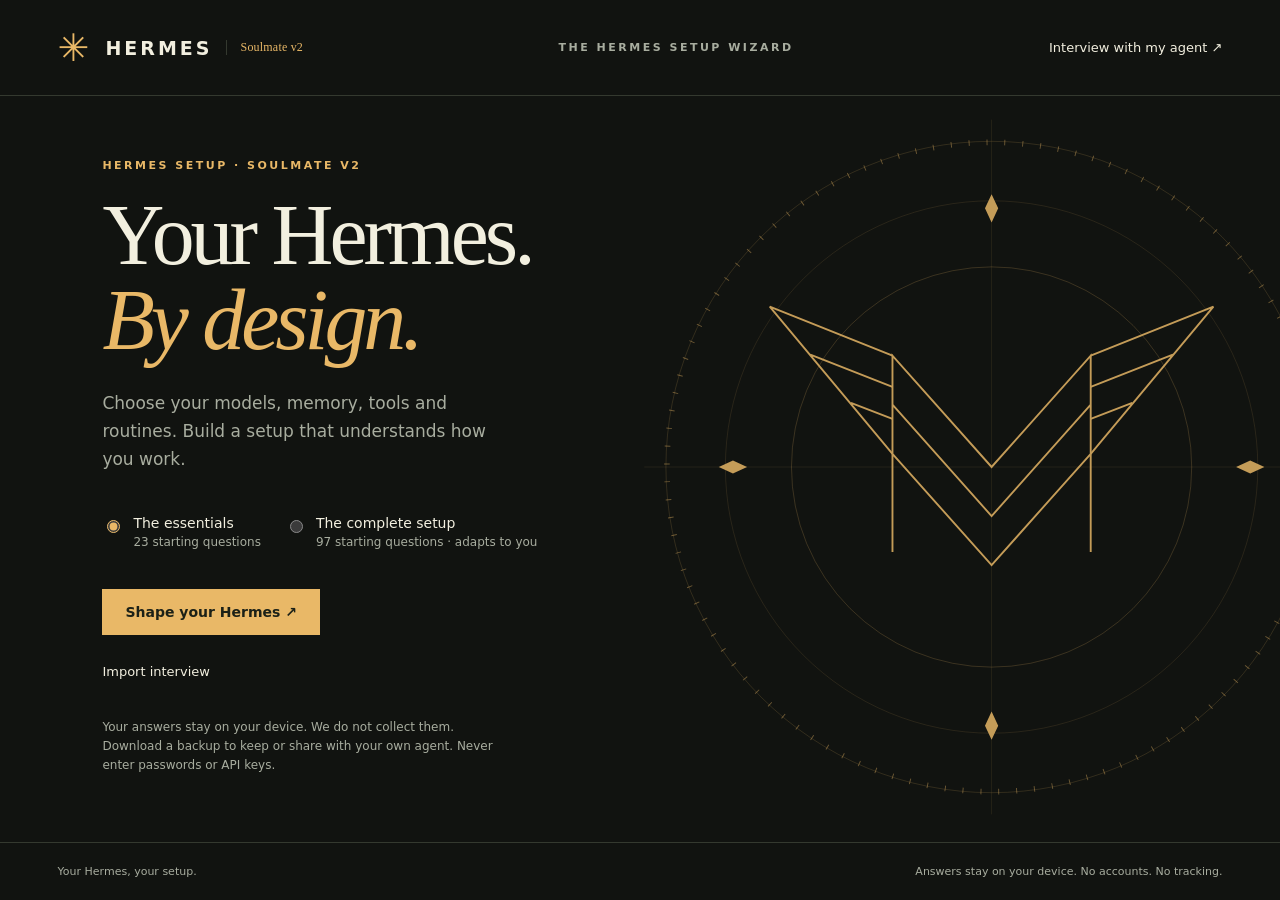
==== docs/index.html @ 441a0e97 "Publish private-by-design Hermes Soulmate setup wizard" ====
<!doctype html>
<html lang="en">
<head><meta charset="utf-8"><meta http-equiv="Content-Security-Policy" content="default-src 'none'; script-src 'self'; style-src 'self' 'unsafe-inline'; connect-src 'self'; img-src 'self' data:; form-action 'none'; base-uri 'none'"><meta name="viewport" content="width=device-width, initial-scale=1"><meta name="color-scheme" content="dark"><meta name="description" content="Plan your Hermes models, memory, tools and routines."><title>Hermes Setup — Soulmate v2</title><link rel="stylesheet" href="styles.css"></head>
<body>
<header><a class="brand" href="./" aria-label="Hermes home"><span class="brand-mark" aria-hidden="true">✳</span> HERMES <span class="version">Soulmate v2</span></a><span class="header-note">THE HERMES SETUP WIZARD</span><button id="agent-open" class="quiet">Interview with my agent <span aria-hidden="true">↗</span></button></header>
<div id="notice" role="status" aria-live="polite"></div>
<main id="app"><p class="loading">Preparing your interview…</p></main>
<footer><span>Your Hermes, your setup.</span><span>Answers stay on your device. No accounts. No tracking.</span></footer>
<dialog id="agent-dialog" aria-labelledby="agent-title"><button class="dialog-close quiet" data-close aria-label="Close agent instructions">×</button><p class="eyebrow">YOUR CHAT. YOUR PACE.</p><h2 id="agent-title">Bring your own agent.</h2><p>Claude, Codex, or another agent can ask these questions in your own chat. Download the agent kit and attach it to your chat, then import the updated interview JSON here.</p><ol><li>Download the kit with the complete <a href="START-HERE.md" target="_blank" rel="noopener">interview guide</a>, questions and your answers.</li><li>Attach the kit to your agent's chat. No access to this computer is needed.</li><li>Ask your agent to interview you one question at a time and return only the updated session as interview.json. The kit itself cannot be imported here.</li></ol><div class="button-row"><button id="agent-kit" class="primary">Download agent kit ↓</button><button id="agent-download" class="secondary">Download interview JSON ↓</button><button id="agent-copy" class="secondary">Copy invitation</button></div><p class="fine">This page does not connect to an AI. Your exported file contains your answers; share it only where you intend.</p></dialog>
<input id="import-file" type="file" accept=".json,application/json" hidden>
<script type="module" src="app.mjs"></script>
</body></html>
---- docs/styles.css ----
@charset "UTF-8";
:root{--bg:#111310;--panel:#191c17;--ink:#f2efdf;--muted:#a8ad9f;--line:#34392f;--accent:#e9b867;--serif:Georgia,'Times New Roman',serif;--sans:'Segoe UI',system-ui,sans-serif;color-scheme:dark;font-family:var(--sans);color:var(--ink);background:var(--bg)}*{box-sizing:border-box}body{margin:0}button,input,textarea{font:inherit}button,a,input,textarea{outline-offset:5px}button:focus-visible,a:focus-visible,input:focus-visible,textarea:focus-visible{outline:2px solid var(--accent)}button{cursor:pointer;min-height:44px}button:disabled{opacity:.4;cursor:default}a{color:inherit}header{height:96px;display:flex;align-items:center;justify-content:space-between;padding:0 4.5vw;border-bottom:1px solid var(--line);gap:20px}.brand{text-decoration:none;font-size:19px;letter-spacing:3px;font-weight:650;display:flex;align-items:center;gap:13px}.brand-mark{font-size:38px;color:var(--accent);font-weight:400;line-height:1}.version{font-family:var(--serif);font-weight:400;font-size:17px;color:var(--accent);border-left:1px solid var(--line);padding-left:14px}.header-note,.eyebrow{font-size:11px;letter-spacing:2.5px;font-weight:650;color:var(--muted)}.quiet{background:transparent;color:var(--ink);border:0;padding:10px 0}.quiet:hover{color:var(--accent)}header .quiet{font-size:13px}footer{padding:22px 4.5vw;display:flex;justify-content:space-between;gap:24px;border-top:1px solid var(--line);font-size:11px;color:var(--muted)}#notice:not(:empty){padding:12px 4.5vw;background:#332a1b;color:var(--accent);font-size:14px}main{min-height:calc(100svh - 155px)}.landing{position:relative;isolation:isolate;overflow:hidden;min-height:calc(100svh - 155px);padding:7vh 8vw 6vh;display:flex;align-items:center}.hero-copy{position:relative;z-index:1;width:590px;max-width:60%}.eyebrow{color:var(--accent);margin:0 0 22px}.hero-copy h1{font-family:var(--serif);font-size:clamp(62px,6.7vw,106px);line-height:.99;letter-spacing:-4px;font-weight:400;margin:0 0 25px}.hero-copy h1 em{font-weight:400;color:var(--accent)}.intro{font-size:17px;line-height:1.65;max-width:410px;color:var(--muted);margin-bottom:30px}.orbit{position:absolute;width:min(59vw,830px);right:-7vw;top:50%;transform:translateY(-50%);color:var(--accent);opacity:.83;pointer-events:none}.orbit svg{width:100%;height:auto}.mode-picker{display:flex;gap:24px;margin-bottom:28px}.mode-picker label{display:flex;gap:10px;align-items:flex-start;cursor:pointer;padding:12px 0;min-height:44px}.mode-picker input{accent-color:var(--accent);margin-top:5px}.mode-picker strong{display:block;font-size:14px;font-weight:500}.mode-picker small{display:block;color:var(--muted);font-size:12px;margin-top:4px}.primary,.secondary{padding:14px 22px;border:1px solid var(--accent);font-weight:600;font-size:14px;transition:transform .18s,background .18s}.primary{background:var(--accent);color:#1c2117}.primary:hover{background:#f4ca87;transform:translateY(-2px)}.secondary{background:transparent;color:var(--ink);border-color:var(--line)}.secondary:hover{border-color:var(--accent)}.button-row{display:flex;gap:12px;flex-wrap:wrap;align-items:center}.fine{font-size:12px;line-height:1.6;color:var(--muted)}.landing .fine{margin-top:24px;max-width:400px}.text-actions{display:flex;gap:24px;margin-top:15px;font-size:13px}.workspace{display:grid;grid-template-columns:255px minmax(0,1fr);min-height:calc(100svh - 155px)}.rail{padding:34px 28px 35px 4.5vw;border-right:1px solid var(--line)}.rail .eyebrow{font-size:10px;letter-spacing:1.6px;margin-bottom:13px}.progress-label{font-family:var(--serif);font-size:27px;margin:0 0 14px}.progress-label small{font-family:var(--sans);font-size:12px;color:var(--muted)}.progress-track{height:2px;background:var(--line);margin-bottom:24px}.progress-track span{height:100%;display:block;background:var(--accent);transition:width .45s ease}.chapter-nav{display:flex;flex-direction:column;gap:1px}.chapter{background:none;border:0;color:var(--muted);text-align:left;padding:10px 0;display:flex;gap:10px;align-items:center;font-size:12px;line-height:1.25}.chapter .chapter-number{font-size:10px;opacity:.6;min-width:17px}.chapter.active{color:var(--accent)}.chapter:hover{color:var(--ink)}.rail-bottom{border-top:1px solid var(--line);margin-top:20px;padding-top:15px;display:flex;flex-direction:column;align-items:start;font-size:12px}.question-area{padding:45px 6vw 28px;max-width:1100px;width:100%;margin:auto;align-self:center}.question-meta{display:flex;justify-content:space-between;gap:20px;color:var(--muted);font-size:11px;margin-bottom:30px}.question-meta .eyebrow{margin:0;font-size:10px}.question-area h1,.review h1{font-family:var(--serif);font-weight:400;letter-spacing:-1.2px;font-size:clamp(34px,3.2vw,50px);line-height:1.14;margin:0 0 19px;max-width:800px}.help{color:var(--muted);font-size:15px;line-height:1.7;max-width:680px;margin:0 0 30px}.answer-input{width:100%;padding:17px 0;background:transparent;border:0;border-bottom:1px solid #68705c;color:var(--ink);font-size:22px;border-radius:0}.answer-input::placeholder{color:#717868}.answer-input:focus{outline:0;border-color:var(--accent)}textarea.answer-input{min-height:160px;resize:vertical;font-size:18px;line-height:1.6}.choices{display:grid;grid-template-columns:repeat(2,minmax(0,1fr));gap:10px}.choice{display:flex;align-items:center;gap:13px;border:1px solid var(--line);padding:15px 16px;min-height:60px;cursor:pointer;font-size:14px;transition:background .18s,border-color .18s}.choice:has(input:checked){background:#2b2d22;border-color:var(--accent)}.choice:hover{border-color:#747963}.choice input{accent-color:var(--accent);width:16px;height:16px;flex-shrink:0}.question-actions{display:flex;justify-content:space-between;gap:20px;align-items:center;margin-top:40px;padding-top:24px;border-top:1px solid var(--line)}.question-actions .button-row{gap:24px}.error{color:#ffd099;min-height:23px;font-size:13px;margin-top:12px}.saved-note{font-size:11px;color:var(--muted);margin-top:20px}.review{padding:48px 7vw;max-width:1200px;margin:auto}.review-top{display:flex;justify-content:space-between;gap:28px;align-items:start}.review-group{border-top:1px solid var(--line);padding:25px 0 10px}.review-group h2{font-size:12px;letter-spacing:1.5px;color:var(--accent);text-transform:uppercase;margin:0 0 16px}.review-item{display:grid;grid-template-columns:minmax(0,1fr) minmax(0,1.5fr) 50px;gap:25px;align-items:start;border-bottom:1px solid #252a21;padding:15px 0;font-size:13px;line-height:1.5}.review-item p{margin:0;white-space:pre-wrap;overflow-wrap:anywhere}.review-item .answer{color:var(--muted)}.review-item button{padding:0;min-height:44px;margin-top:-10px;font-size:12px;color:var(--accent)}details{margin:28px 0}summary{cursor:pointer;min-height:44px;padding:10px 0;color:var(--accent)}pre{white-space:pre-wrap;overflow-wrap:anywhere;font:13px/1.7 var(--sans);background:var(--panel);padding:24px;max-height:450px;overflow:auto}.review-actions{margin:28px 0}.loading{padding:70px;color:var(--muted)}dialog{background:var(--panel);color:var(--ink);border:1px solid var(--line);max-width:660px;width:calc(100% - 32px);padding:45px;max-height:90svh;overflow:auto}dialog::backdrop{background:#000b;backdrop-filter:blur(5px)}dialog h2{font:38px/1.12 var(--serif);margin:0 0 22px}dialog p,dialog li{font-size:15px;line-height:1.7;color:var(--muted)}dialog li{padding:7px 0}dialog ol{padding-left:20px;margin-bottom:25px}.dialog-close{position:absolute;right:20px;top:10px;font-size:27px;width:44px}.enter{animation:arrive .45s ease both}.hero-copy{animation:arrive .75s ease both}.orbit{animation:emblem 1.3s ease both}@keyframes arrive{from{opacity:0;translate:0 12px}to{opacity:1;translate:0 0}}@keyframes emblem{from{opacity:0;rotate:-9deg}to{opacity:.83;rotate:0deg}}@media(min-width:1600px){.question-area{padding-top:65px;padding-bottom:65px}}@media(max-width:1000px){.header-note{display:none}.workspace{grid-template-columns:205px minmax(0,1fr)}.rail{padding-left:24px;padding-right:20px}.question-area{padding:35px}.hero-copy{max-width:70%}.orbit{right:-22vw;width:78vw;opacity:.5}.choices{grid-template-columns:1fr}}@media(max-width:650px){header{height:75px;padding:0 22px;gap:12px}.brand{font-size:15px;letter-spacing:2px;gap:8px}.brand-mark{font-size:29px}.version{padding-left:8px}header .quiet{font-size:11px;max-width:120px;text-align:right}.landing{min-height:calc(100svh - 148px);padding:44px 25px 34px;align-items:start}.hero-copy{max-width:100%;width:100%}.hero-copy h1{font-size:65px;letter-spacing:-3px;max-width:350px}.hero-copy .intro{font-size:15px;max-width:290px}.orbit{width:110vw;right:-67vw;top:42%;opacity:.2;z-index:-1}.mode-picker{gap:22px;margin-bottom:20px}.mode-picker strong{font-size:13px}.mode-picker small{font-size:11px}.eyebrow{font-size:10px}.workspace{display:block}.rail{border-right:0;border-bottom:1px solid var(--line);padding:20px 24px 0}.rail>.eyebrow,.rail-bottom{display:none}.progress-label{font-size:21px;margin-bottom:12px}.progress-track{margin-bottom:7px}.chapter-nav{flex-direction:row;overflow:auto;gap:22px;padding-bottom:5px}.chapter{flex-shrink:0;max-width:150px;font-size:11px}.chapter-number{display:none}.question-area{padding:28px 24px}.question-meta{margin-bottom:24px}.question-area h1{font-size:35px}.help{font-size:14px;margin-bottom:20px}.question-actions{gap:10px;margin-top:23px}.question-actions .button-row{gap:10px}.question-actions .primary{padding:13px 18px}.review{padding:30px 24px}.review-top{display:block}.review-top>.secondary{margin-bottom:20px}.review-item{grid-template-columns:minmax(0,1fr) 45px;gap:8px}.review-item .answer{grid-row:2;grid-column:1}.review-item button{grid-column:2;grid-row:1 / 3}.review h1{font-size:39px}footer{padding:18px 24px;display:block;line-height:1.6}footer span{display:block}dialog{padding:36px 25px}.button-row{gap:10px}}@media(prefers-reduced-motion:reduce){*,*::before,*::after{animation:none!important;transition:none!important;scroll-behavior:auto!important}}


.progress-label small{font-size:10px;font-weight:400}.version{font-size:12px;letter-spacing:.2px}
@media(max-width:650px){.version{font-size:10px}.brand{letter-spacing:1.5px}}
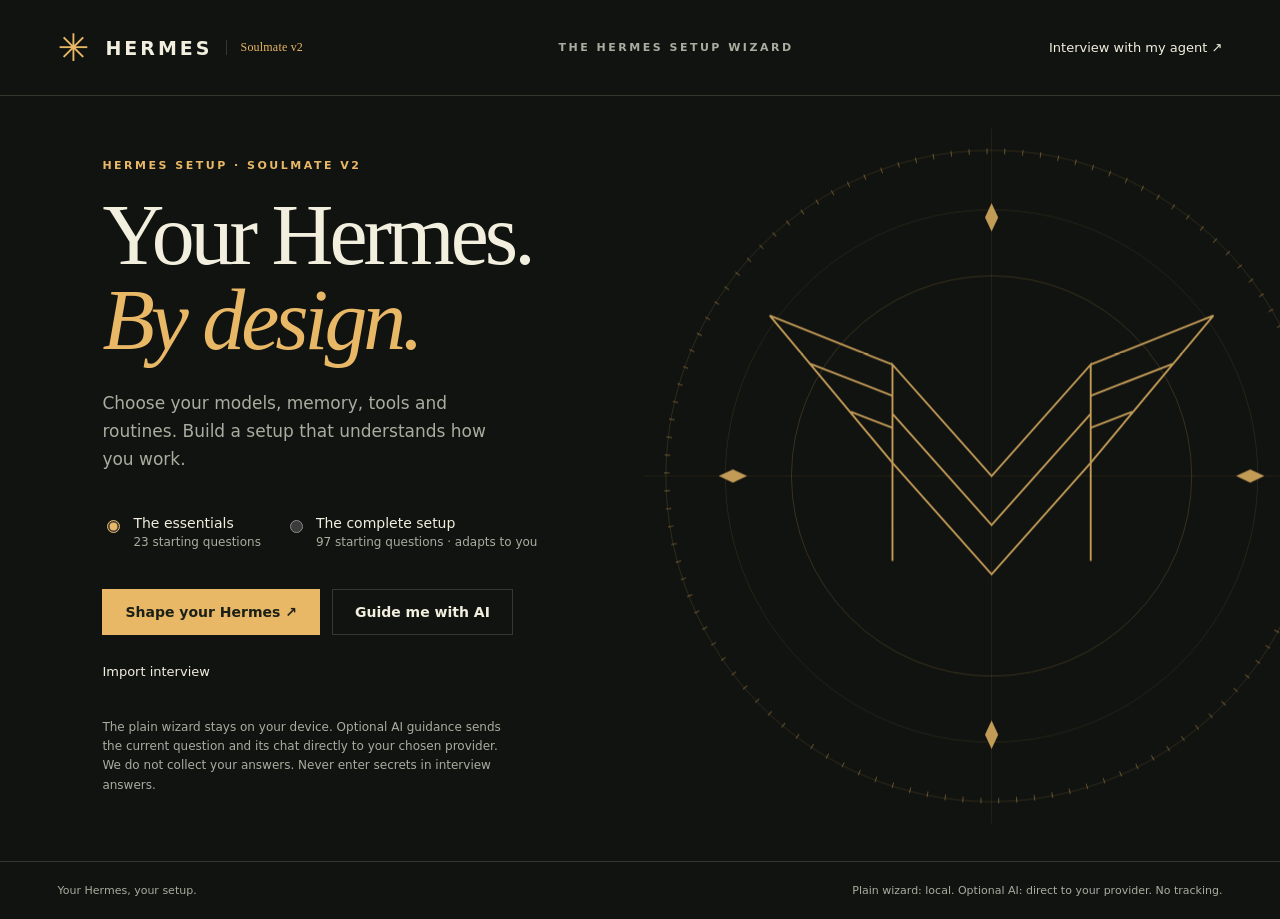
==== commit c2def0d4: "Add optional bring-your-own AI interview" ====
--- a/docs/index.html
+++ b/docs/index.html
@@ -1,12 +1,13 @@
 <!doctype html>
 <html lang="en">
-<head><meta charset="utf-8"><meta http-equiv="Content-Security-Policy" content="default-src 'none'; script-src 'self'; style-src 'self' 'unsafe-inline'; connect-src 'self'; img-src 'self' data:; form-action 'none'; base-uri 'none'"><meta name="viewport" content="width=device-width, initial-scale=1"><meta name="color-scheme" content="dark"><meta name="description" content="Plan your Hermes models, memory, tools and routines."><title>Hermes Setup — Soulmate v2</title><link rel="stylesheet" href="styles.css"></head>
+<head><meta charset="utf-8"><meta http-equiv="Content-Security-Policy" content="default-src 'none'; script-src 'self'; style-src 'self' 'unsafe-inline'; connect-src 'self' https: http://localhost:* http://127.0.0.1:*; img-src 'self' data:; form-action 'none'; base-uri 'none'"><meta name="viewport" content="width=device-width, initial-scale=1"><meta name="color-scheme" content="dark"><meta name="description" content="Plan your Hermes models, memory, tools and routines."><title>Hermes Setup — Soulmate v2</title><link rel="stylesheet" href="styles.css"></head>
 <body>
 <header><a class="brand" href="./" aria-label="Hermes home"><span class="brand-mark" aria-hidden="true">✳</span> HERMES <span class="version">Soulmate v2</span></a><span class="header-note">THE HERMES SETUP WIZARD</span><button id="agent-open" class="quiet">Interview with my agent <span aria-hidden="true">↗</span></button></header>
 <div id="notice" role="status" aria-live="polite"></div>
 <main id="app"><p class="loading">Preparing your interview…</p></main>
-<footer><span>Your Hermes, your setup.</span><span>Answers stay on your device. No accounts. No tracking.</span></footer>
-<dialog id="agent-dialog" aria-labelledby="agent-title"><button class="dialog-close quiet" data-close aria-label="Close agent instructions">×</button><p class="eyebrow">YOUR CHAT. YOUR PACE.</p><h2 id="agent-title">Bring your own agent.</h2><p>Claude, Codex, or another agent can ask these questions in your own chat. Download the agent kit and attach it to your chat, then import the updated interview JSON here.</p><ol><li>Download the kit with the complete <a href="START-HERE.md" target="_blank" rel="noopener">interview guide</a>, questions and your answers.</li><li>Attach the kit to your agent's chat. No access to this computer is needed.</li><li>Ask your agent to interview you one question at a time and return only the updated session as interview.json. The kit itself cannot be imported here.</li></ol><div class="button-row"><button id="agent-kit" class="primary">Download agent kit ↓</button><button id="agent-download" class="secondary">Download interview JSON ↓</button><button id="agent-copy" class="secondary">Copy invitation</button></div><p class="fine">This page does not connect to an AI. Your exported file contains your answers; share it only where you intend.</p></dialog>
+<footer><span>Your Hermes, your setup.</span><span>Plain wizard: local. Optional AI: direct to your provider. No tracking.</span></footer>
+<dialog id="agent-dialog" aria-labelledby="agent-title"><button class="dialog-close quiet" data-close aria-label="Close agent instructions">×</button><p class="eyebrow">YOUR CHAT. YOUR PACE.</p><h2 id="agent-title">Bring your own agent.</h2><p>Claude, Codex, or another agent can ask these questions in your own chat. Download the agent kit and attach it to your chat, then import the updated interview JSON here.</p><ol><li>Download the kit with the complete <a href="START-HERE.md" target="_blank" rel="noopener">interview guide</a>, questions and your answers.</li><li>Attach the kit to your agent's chat. No access to this computer is needed.</li><li>Ask your agent to interview you one question at a time and return only the updated session as interview.json. The kit itself cannot be imported here.</li></ol><div class="button-row"><button id="agent-kit" class="primary">Download agent kit ↓</button><button id="agent-download" class="secondary">Download interview JSON ↓</button><button id="agent-copy" class="secondary">Copy invitation</button></div><p class="fine">This kit is for your own chat. The separate AI guidance option connects directly to a provider you choose. Exports contain your answers; share them only where you intend.</p></dialog>
+<dialog id="ai-dialog" aria-labelledby="ai-title"></dialog>
 <input id="import-file" type="file" accept=".json,application/json" hidden>
 <script type="module" src="app.mjs"></script>
 </body></html>
--- a/docs/styles.css
+++ b/docs/styles.css
@@ -4,3 +4,4 @@
 
 .progress-label small{font-size:10px;font-weight:400}.version{font-size:12px;letter-spacing:.2px}
 @media(max-width:650px){.version{font-size:10px}.brand{letter-spacing:1.5px}}
+.ai-entry{margin:0 0 24px}#ai-dialog{max-width:760px}.ai-label{display:block;font-size:13px;margin:18px 0 8px;color:var(--ink)}#ai-dialog input:not([type=checkbox]),#ai-dialog select,#ai-dialog textarea{width:100%;max-width:100%;border:1px solid var(--line);background:var(--bg);color:var(--ink);padding:12px;font:14px/1.5 var(--sans);border-radius:0;min-height:44px}#ai-dialog select{appearance:auto}#ai-dialog textarea{resize:vertical}.ai-destination{overflow-wrap:anywhere;font-size:12px!important}.ai-consent{align-items:flex-start;font-size:13px;line-height:1.6}.ai-consent input{margin-top:4px}.ai-current{font-family:var(--serif);font-size:24px!important;color:var(--ink)!important;margin-bottom:16px}.ai-messages{max-height:260px;overflow:auto;border-top:1px solid var(--line);margin-top:16px}.ai-message{padding:15px 0;border-bottom:1px solid var(--line)}.ai-message strong{font-size:11px;letter-spacing:1px;color:var(--accent)}.ai-message p,.ai-proposal p{white-space:pre-wrap;overflow-wrap:anywhere;margin:8px 0}.ai-proposal{border-left:2px solid var(--accent);padding:4px 0 4px 18px;margin:20px 0}.ai-proposal h3{font-size:13px;color:var(--accent);font-weight:500}.ai-proposal p{color:var(--ink)}@media(max-width:650px){#ai-dialog{padding:30px 20px}.ai-consent{padding:12px}.ai-current{font-size:21px!important}}
